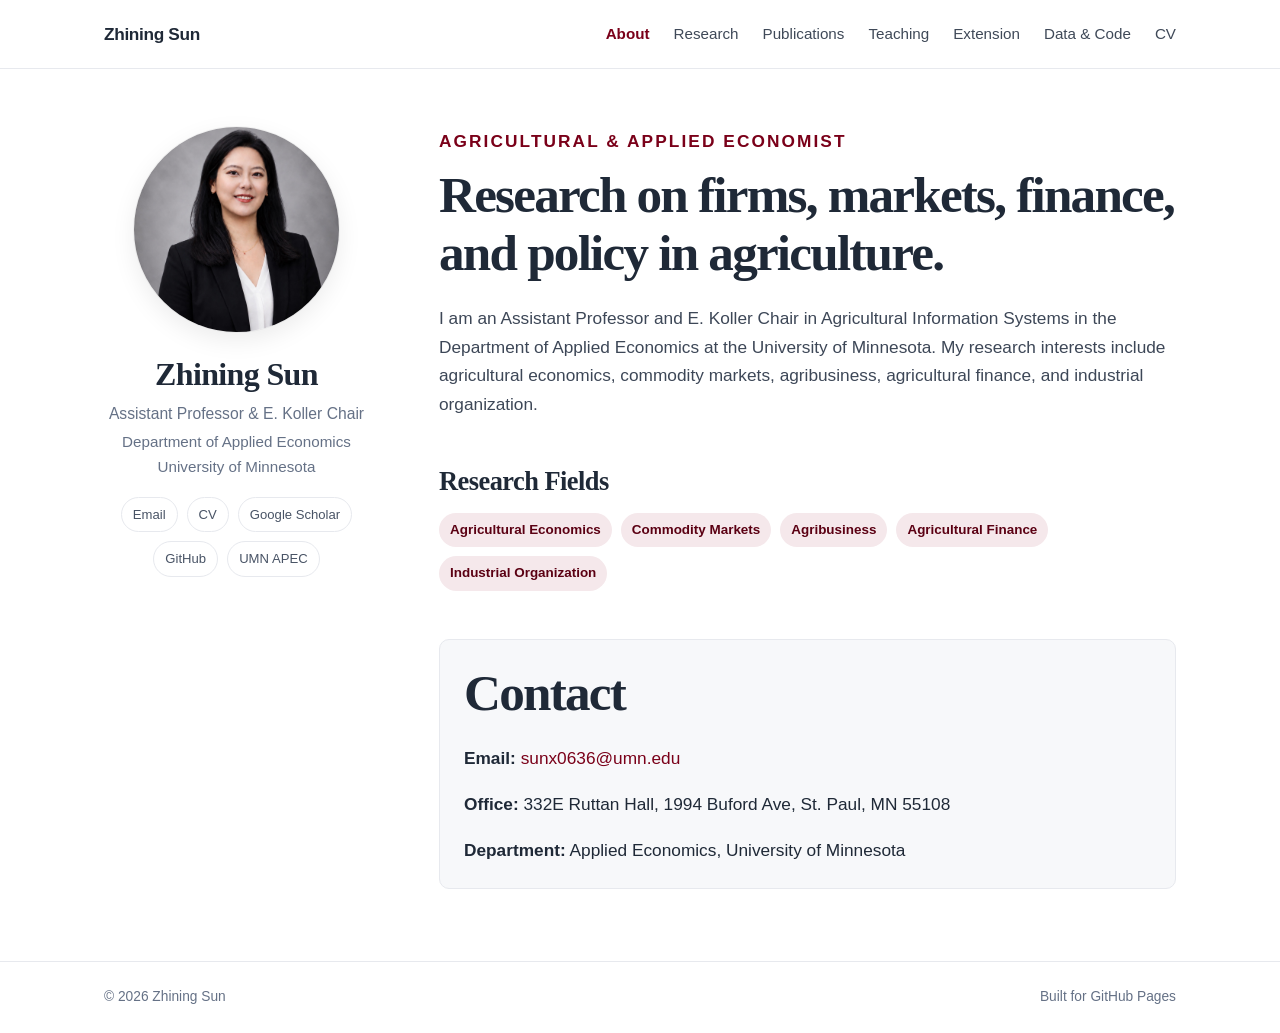
==== index.html @ e83efcf3 "Remove homepage news section" ====
<!doctype html>
<html lang="en">
<head>
  <meta charset="utf-8">
  <meta name="viewport" content="width=device-width, initial-scale=1">
  <meta name="description" content="Zhining Sun — Assistant Professor and E. Koller Chair in Agricultural Information Systems at the University of Minnesota. Research in agricultural economics, commodity markets, agribusiness, agricultural finance, and industrial organization.">
  <title>Zhining Sun | Applied Economics</title>
  <link rel="stylesheet" href="assets/style.css?v=2">
</head>
<body>
<header class="site-header">
  <nav class="nav-wrap" aria-label="Primary navigation">
    <a class="brand" href="index.html">Zhining Sun</a>
    <button class="nav-toggle" aria-label="Toggle navigation" aria-expanded="false">☰</button>
    <div class="nav-links">
      <a href="index.html" aria-current="page">About</a>
      <a href="research.html">Research</a>
      <a href="publications.html">Publications</a>
      <a href="teaching.html">Teaching</a>
      <a href="extension.html">Extension</a>
      <a href="data.html">Data &amp; Code</a>
      <a href="assets/Zhining_Sun_CV.pdf" target="_blank" rel="noopener">CV</a>
    </div>
  </nav>
</header>

<main class="page home-grid">
  <aside class="profile">
    <img class="headshot" src="assets/grey.jpeg" alt="Zhining Sun">
    <h1>Zhining Sun</h1>
    <p class="profile-title">Assistant Professor &amp; E. Koller Chair</p>
    <p class="profile-affil">Department of Applied Economics<br>University of Minnesota</p>
    <div class="profile-links">
      <a href="mailto:sunx0636@umn.edu">Email</a>
      <a href="assets/Zhining_Sun_CV.pdf" target="_blank" rel="noopener">CV</a>
      <a href="https://scholar.google.com/citations?hl=en&user=sjG7b5UAAAAJ" target="_blank" rel="noopener">Google Scholar</a>
      <a href="https://github.com/agecon-zhiningsun" target="_blank" rel="noopener">GitHub</a>
      <a href="https://apec.umn.edu/" target="_blank" rel="noopener">UMN APEC</a>
    </div>
  </aside>

  <section class="intro">
    <p class="eyebrow">Agricultural &amp; Applied Economist</p>
    <h2>Research on firms, markets, finance, and policy in agriculture.</h2>
    <p class="lede">I am an Assistant Professor and E. Koller Chair in Agricultural Information Systems in the Department of Applied Economics at the University of Minnesota. My research interests include agricultural economics, commodity markets, agribusiness, agricultural finance, and industrial organization.</p>

    <div class="section">
      <h2>Research Fields</h2>
      <div class="tags">
        <span class="tag">Agricultural Economics</span>
        <span class="tag">Commodity Markets</span>
        <span class="tag">Agribusiness</span>
        <span class="tag">Agricultural Finance</span>
        <span class="tag">Industrial Organization</span>
      </div>
    </div>

    <div class="contact-box">
      <h2>Contact</h2>
      <p><strong>Email:</strong> <a href="mailto:sunx0636@umn.edu">sunx0636@umn.edu</a></p>
      <p><strong>Office:</strong> 332E Ruttan Hall, 1994 Buford Ave, St. Paul, MN 55108</p>
      <p><strong>Department:</strong> Applied Economics, University of Minnesota</p>
    </div>
  </section>
</main>

<footer class="site-footer"><div class="footer-wrap"><span>© <span data-year></span> Zhining Sun</span><span>Built for GitHub Pages</span></div></footer>
<script src="assets/site.js"></script>
</body>
</html>
---- assets/style.css ----
:root {
  --ink: #1f2937;
  --muted: #657186;
  --line: #e7e9ee;
  --paper: #ffffff;
  --soft: #f7f8fa;
  --accent: #7a0019;
  --accent-dark: #5b0013;
  --accent-soft: #f5e8eb;
  --max: 1120px;
}

* { box-sizing: border-box; }
html { scroll-behavior: smooth; }
body {
  margin: 0;
  color: var(--ink);
  background: var(--paper);
  font-family: -apple-system, BlinkMacSystemFont, "Segoe UI", Roboto, Helvetica, Arial, sans-serif;
  line-height: 1.65;
  -webkit-font-smoothing: antialiased;
}

a { color: var(--accent); text-decoration: none; }
a:hover { color: var(--accent-dark); text-decoration: underline; }

.site-header {
  position: sticky;
  top: 0;
  z-index: 20;
  background: rgba(255,255,255,.96);
  backdrop-filter: blur(8px);
  border-bottom: 1px solid var(--line);
}

.nav-wrap {
  max-width: var(--max);
  margin: 0 auto;
  padding: 0 24px;
  min-height: 68px;
  display: flex;
  align-items: center;
  justify-content: space-between;
  gap: 28px;
}

.brand {
  color: var(--ink);
  font-weight: 700;
  letter-spacing: -.02em;
  font-size: 1.08rem;
}
.brand:hover { text-decoration: none; color: var(--accent); }

.nav-links {
  display: flex;
  align-items: center;
  gap: 24px;
  font-size: .95rem;
}
.nav-links a { color: #3f4958; }
.nav-links a:hover,
.nav-links a[aria-current="page"] { color: var(--accent); text-decoration: none; }
.nav-links a[aria-current="page"] { font-weight: 650; }

.nav-toggle {
  display: none;
  border: 0;
  background: transparent;
  font-size: 1.35rem;
  cursor: pointer;
  color: var(--ink);
}

.page {
  max-width: var(--max);
  margin: 0 auto;
  padding: 58px 24px 72px;
}

.home-grid {
  display: grid;
  grid-template-columns: 265px minmax(0, 1fr);
  gap: 70px;
  align-items: start;
}

.profile { text-align: center; }
.headshot {
  display: block;
  width: 205px;
  height: 205px;
  margin: 0 auto 24px;
  border-radius: 50%;
  object-fit: cover;
  object-position: center 30%;
  box-shadow: 0 0 0 1px rgba(0,0,0,.04), 0 8px 24px rgba(0,0,0,.08);
}
.profile h1 {
  font-family: Georgia, "Times New Roman", serif;
  font-size: 2rem;
  line-height: 1.15;
  margin: 0 0 8px;
  letter-spacing: -.02em;
}
.profile-title { color: var(--muted); margin: 0; font-size: .98rem; }
.profile-affil { color: var(--muted); margin: 2px 0 18px; font-size: .95rem; }
.profile-links {
  display: flex;
  justify-content: center;
  flex-wrap: wrap;
  gap: 9px;
  margin-top: 16px;
}
.profile-links a {
  border: 1px solid var(--line);
  border-radius: 999px;
  padding: 6px 11px;
  font-size: .82rem;
  color: #485365;
  background: #fff;
}
.profile-links a:hover {
  border-color: #cfd4dd;
  color: var(--accent);
  text-decoration: none;
}

.eyebrow {
  margin: 0 0 10px;
  color: var(--accent);
  font-size: .78rem;
  text-transform: uppercase;
  letter-spacing: .12em;
  font-weight: 750;
}

.intro h2,
.page-title {
  font-family: Georgia, "Times New Roman", serif;
  font-size: clamp(2.15rem, 4vw, 3.25rem);
  line-height: 1.14;
  letter-spacing: -.035em;
  margin: 0 0 22px;
  font-weight: 650;
}
.intro p { font-size: 1.08rem; max-width: 760px; }
.lede { color: #3d4757; }

.section { margin-top: 48px; }
.section h2,
.content-section h2 {
  font-family: Georgia, "Times New Roman", serif;
  font-size: 1.65rem;
  margin: 0 0 17px;
  letter-spacing: -.02em;
}
.section h3,
.content-section h3 {
  font-size: 1.05rem;
  margin: 26px 0 8px;
}

.tags { display: flex; gap: 9px; flex-wrap: wrap; }
.tag {
  display: inline-block;
  background: var(--accent-soft);
  color: var(--accent-dark);
  padding: 6px 11px;
  border-radius: 999px;
  font-size: .84rem;
  font-weight: 590;
}

.news-list { border-top: 1px solid var(--line); }
.news-item {
  display: grid;
  grid-template-columns: 92px 1fr;
  gap: 18px;
  padding: 17px 0;
  border-bottom: 1px solid var(--line);
}
.news-date { color: var(--muted); font-size: .88rem; font-weight: 650; }
.news-item p { margin: 0; }

.contact-box {
  margin-top: 48px;
  padding: 24px;
  background: var(--soft);
  border: 1px solid var(--line);
  border-radius: 10px;
}
.contact-box h2 { margin-top: 0; }
.contact-box p:last-child { margin-bottom: 0; }

.page-header {
  max-width: 780px;
  margin-bottom: 42px;
}
.page-header p { color: var(--muted); font-size: 1.03rem; }

.content-section {
  max-width: 900px;
  margin-bottom: 44px;
}

.paper {
  padding: 24px 0;
  border-top: 1px solid var(--line);
}
.paper:last-child { border-bottom: 1px solid var(--line); }
.paper-title {
  margin: 0 0 5px;
  font-size: 1.06rem;
  line-height: 1.45;
  font-weight: 700;
}
.paper-authors,
.paper-venue,
.paper-links { margin: 3px 0; }
.paper-authors { color: #4d5868; }
.paper-venue { color: var(--muted); font-size: .95rem; }
.paper-links { font-size: .92rem; }
.paper-links a { margin-right: 13px; font-weight: 650; }

.abstract {
  margin-top: 13px;
  border-left: 3px solid #d8dce3;
  padding-left: 14px;
  color: #505b6b;
  font-size: .95rem;
}
.abstract summary {
  cursor: pointer;
  color: var(--accent);
  font-weight: 650;
  margin-bottom: 7px;
}

.research-grid {
  display: grid;
  grid-template-columns: repeat(2, minmax(0,1fr));
  gap: 18px;
  margin: 10px 0 44px;
}
.research-card {
  border: 1px solid var(--line);
  border-radius: 12px;
  padding: 24px;
  background: #fff;
}
.research-card h3 { margin: 0 0 8px; }
.research-card p { margin: 0; color: #556071; }

.timeline {
  border-left: 1px solid #dfe2e8;
  margin-left: 6px;
  padding-left: 26px;
}
.timeline-item { position: relative; margin: 0 0 26px; }
.timeline-item::before {
  content: "";
  position: absolute;
  width: 9px;
  height: 9px;
  border-radius: 50%;
  background: var(--accent);
  left: -31px;
  top: 8px;
}
.timeline-item h3 { margin: 0 0 4px; }
.timeline-item p { margin: 3px 0; color: #566172; }

.code-card {
  display: grid;
  grid-template-columns: 1fr auto;
  gap: 22px;
  align-items: center;
  padding: 22px 0;
  border-top: 1px solid var(--line);
}
.code-card:last-child { border-bottom: 1px solid var(--line); }
.code-card h3 { margin: 0 0 5px; }
.code-card p { margin: 0; color: #596475; }
.button {
  display: inline-block;
  border: 1px solid var(--accent);
  color: var(--accent);
  border-radius: 7px;
  padding: 8px 13px;
  font-weight: 650;
  font-size: .9rem;
  white-space: nowrap;
}
.button:hover { text-decoration: none; background: var(--accent); color: white; }
.button.disabled { border-color: #cfd4dc; color: #808999; pointer-events: none; }

.notice {
  padding: 15px 17px;
  background: #fff9e9;
  border: 1px solid #f0dfaa;
  border-radius: 8px;
  color: #64552c;
  font-size: .94rem;
}

.site-footer {
  border-top: 1px solid var(--line);
  color: var(--muted);
  font-size: .86rem;
}
.footer-wrap {
  max-width: var(--max);
  margin: 0 auto;
  padding: 24px;
  display: flex;
  justify-content: space-between;
  gap: 20px;
}

@media (max-width: 820px) {
  .nav-toggle { display: block; }
  .nav-links {
    display: none;
    position: absolute;
    top: 68px;
    left: 0;
    right: 0;
    background: white;
    border-bottom: 1px solid var(--line);
    padding: 18px 24px 22px;
    flex-direction: column;
    align-items: flex-start;
    gap: 13px;
  }
  .nav-links.open { display: flex; }
  .home-grid { grid-template-columns: 1fr; gap: 42px; }
  .profile { text-align: left; }
  .headshot { width: 170px; height: 170px; margin-left: 0; }
  .profile-links { justify-content: flex-start; }
  .research-grid { grid-template-columns: 1fr; }
  .page { padding-top: 40px; }
}

@media (max-width: 560px) {
  .nav-wrap, .page, .footer-wrap { padding-left: 18px; padding-right: 18px; }
  .news-item { grid-template-columns: 1fr; gap: 4px; }
  .code-card { grid-template-columns: 1fr; }
  .footer-wrap { flex-direction: column; }
}
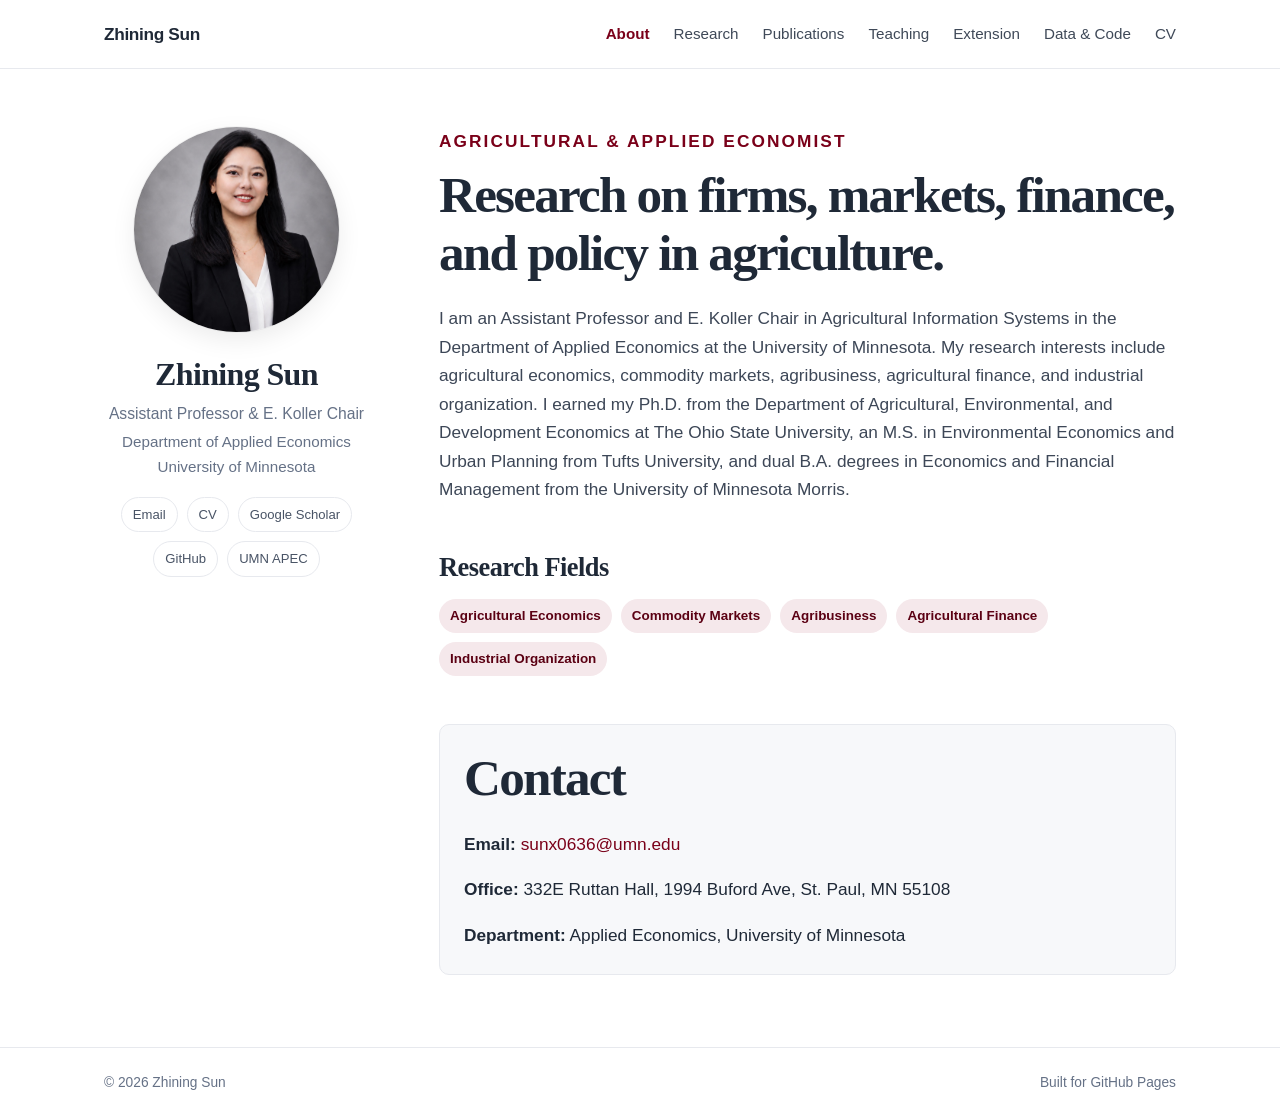
==== commit 7dec3444: "Add education background to homepage" ====
--- a/index.html
+++ b/index.html
@@ -42,7 +42,7 @@
   <section class="intro">
     <p class="eyebrow">Agricultural &amp; Applied Economist</p>
     <h2>Research on firms, markets, finance, and policy in agriculture.</h2>
-    <p class="lede">I am an Assistant Professor and E. Koller Chair in Agricultural Information Systems in the Department of Applied Economics at the University of Minnesota. My research interests include agricultural economics, commodity markets, agribusiness, agricultural finance, and industrial organization.</p>
+    <p class="lede">I am an Assistant Professor and E. Koller Chair in Agricultural Information Systems in the Department of Applied Economics at the University of Minnesota. My research interests include agricultural economics, commodity markets, agribusiness, agricultural finance, and industrial organization. I earned my Ph.D. from the Department of Agricultural, Environmental, and Development Economics at The Ohio State University, an M.S. in Environmental Economics and Urban Planning from Tufts University, and dual B.A. degrees in Economics and Financial Management from the University of Minnesota Morris.</p>
 
     <div class="section">
       <h2>Research Fields</h2>
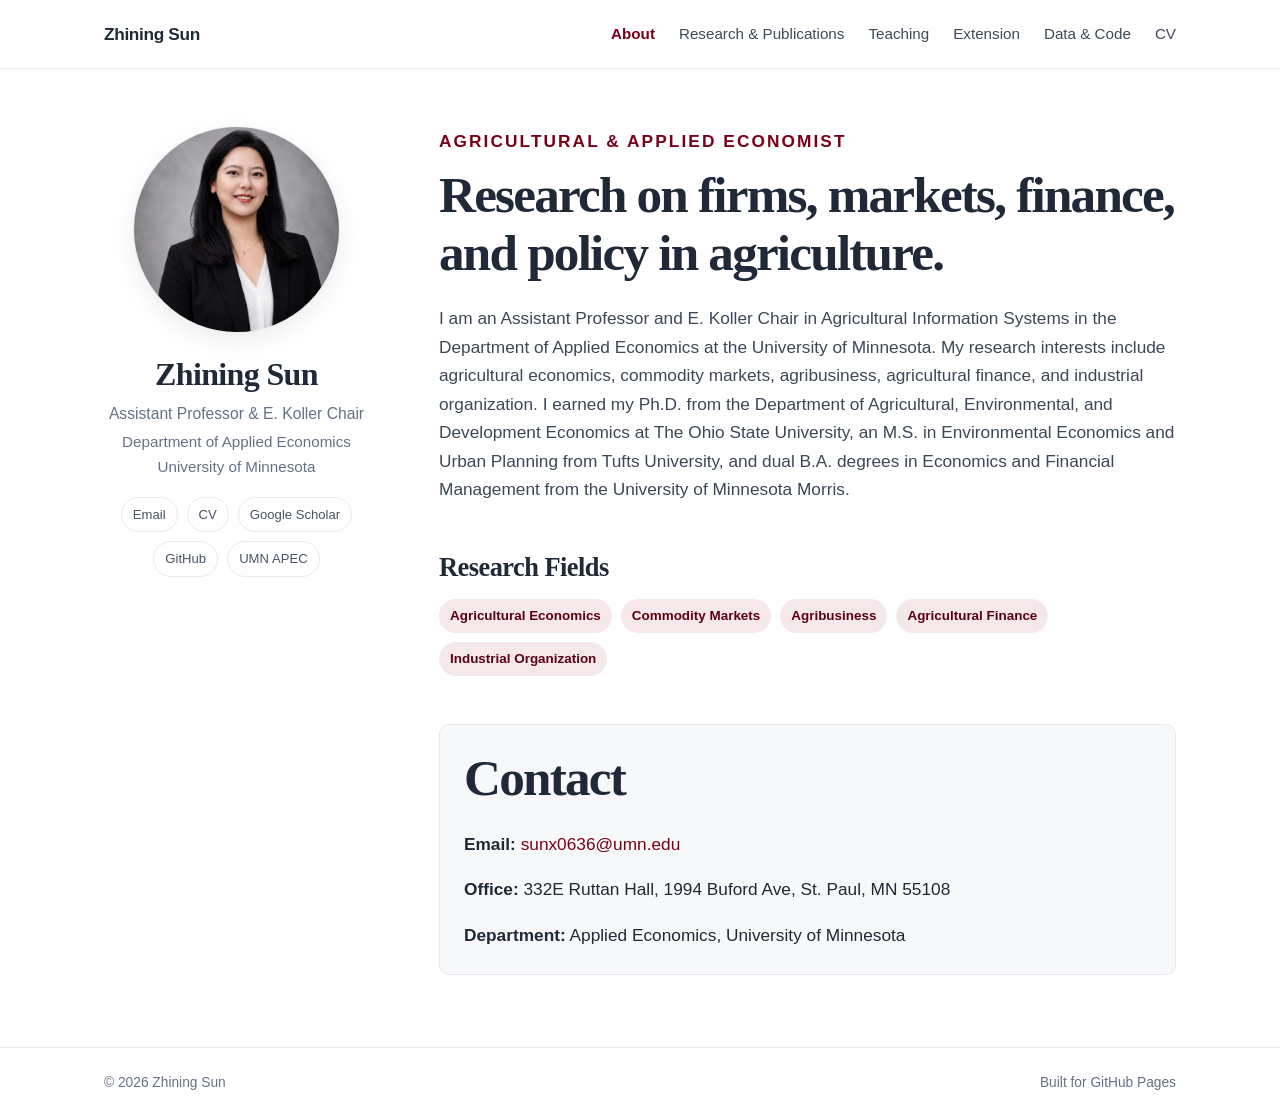
==== commit 9923dd46: "Combine research and publications pages" ====
--- a/index.html
+++ b/index.html
@@ -14,8 +14,7 @@
     <button class="nav-toggle" aria-label="Toggle navigation" aria-expanded="false">☰</button>
     <div class="nav-links">
       <a href="index.html" aria-current="page">About</a>
-      <a href="research.html">Research</a>
-      <a href="publications.html">Publications</a>
+      <a href="publications.html">Research &amp; Publications</a>
       <a href="teaching.html">Teaching</a>
       <a href="extension.html">Extension</a>
       <a href="data.html">Data &amp; Code</a>
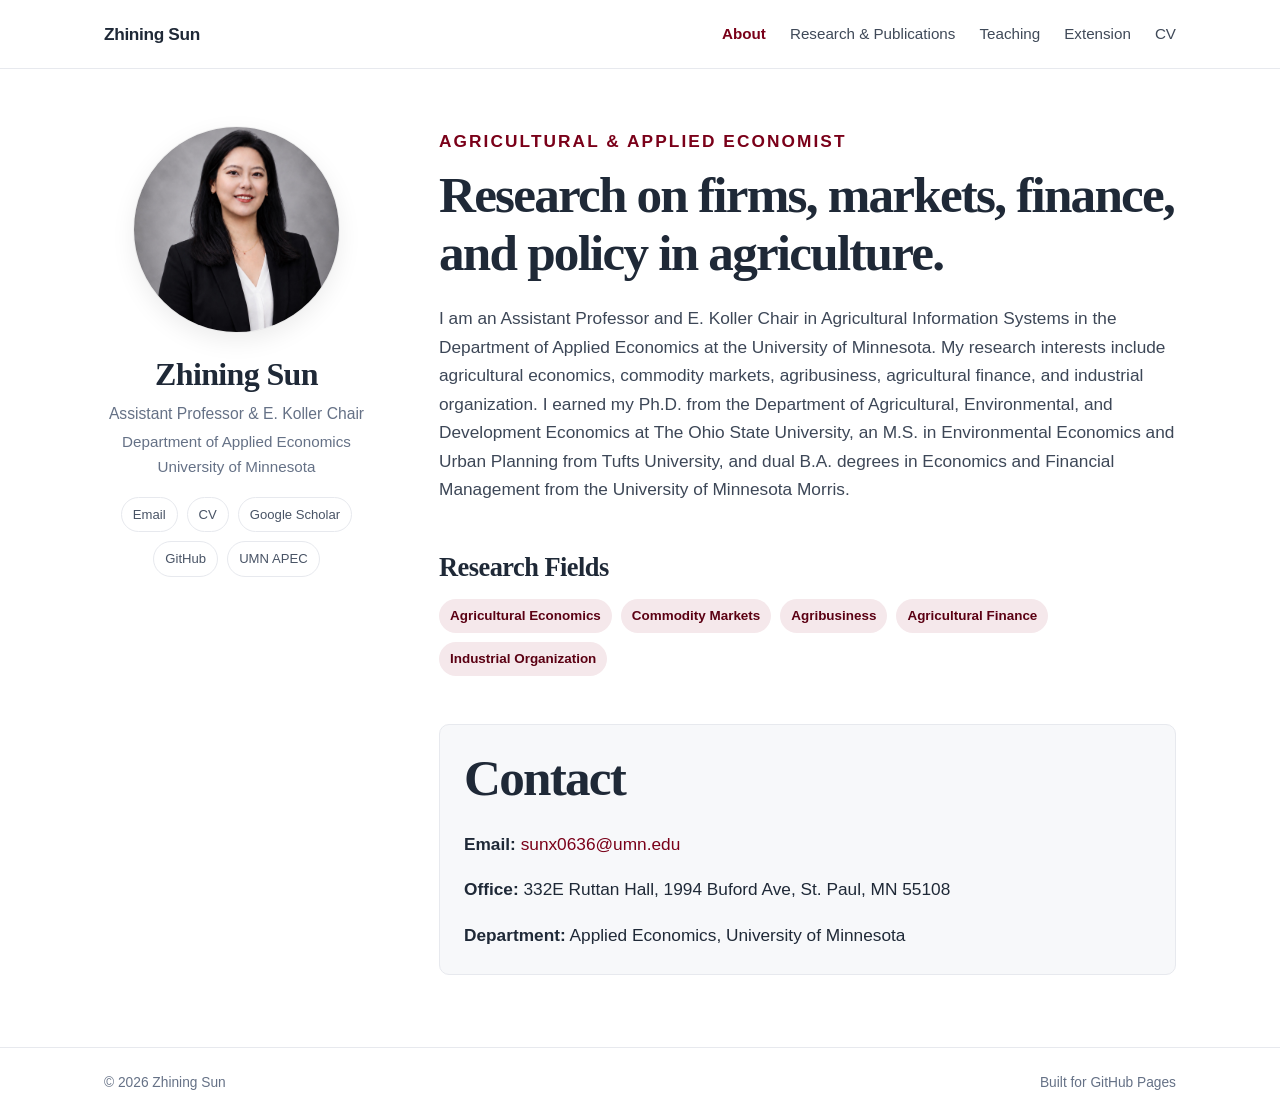
==== commit 7e18879c: "Simplify extension page and remove data section" ====
--- a/index.html
+++ b/index.html
@@ -17,7 +17,6 @@
       <a href="publications.html">Research &amp; Publications</a>
       <a href="teaching.html">Teaching</a>
       <a href="extension.html">Extension</a>
-      <a href="data.html">Data &amp; Code</a>
       <a href="assets/Zhining_Sun_CV.pdf" target="_blank" rel="noopener">CV</a>
     </div>
   </nav>
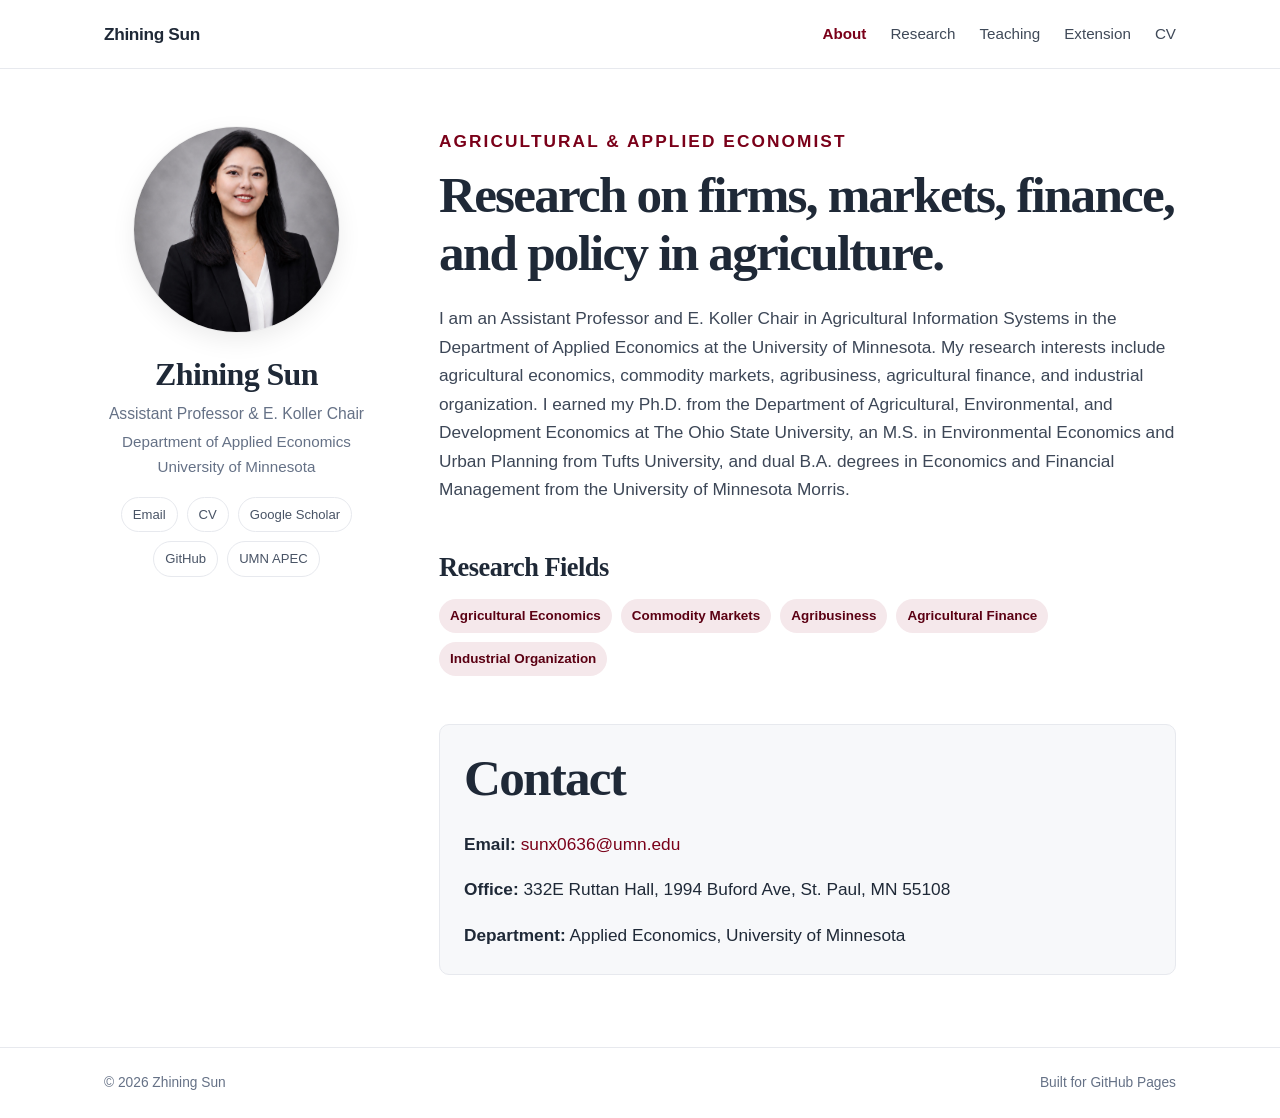
==== commit 80b3aaa6: "Simplify research page and reorder sections" ====
--- a/index.html
+++ b/index.html
@@ -14,7 +14,7 @@
     <button class="nav-toggle" aria-label="Toggle navigation" aria-expanded="false">☰</button>
     <div class="nav-links">
       <a href="index.html" aria-current="page">About</a>
-      <a href="publications.html">Research &amp; Publications</a>
+      <a href="publications.html">Research</a>
       <a href="teaching.html">Teaching</a>
       <a href="extension.html">Extension</a>
       <a href="assets/Zhining_Sun_CV.pdf" target="_blank" rel="noopener">CV</a>
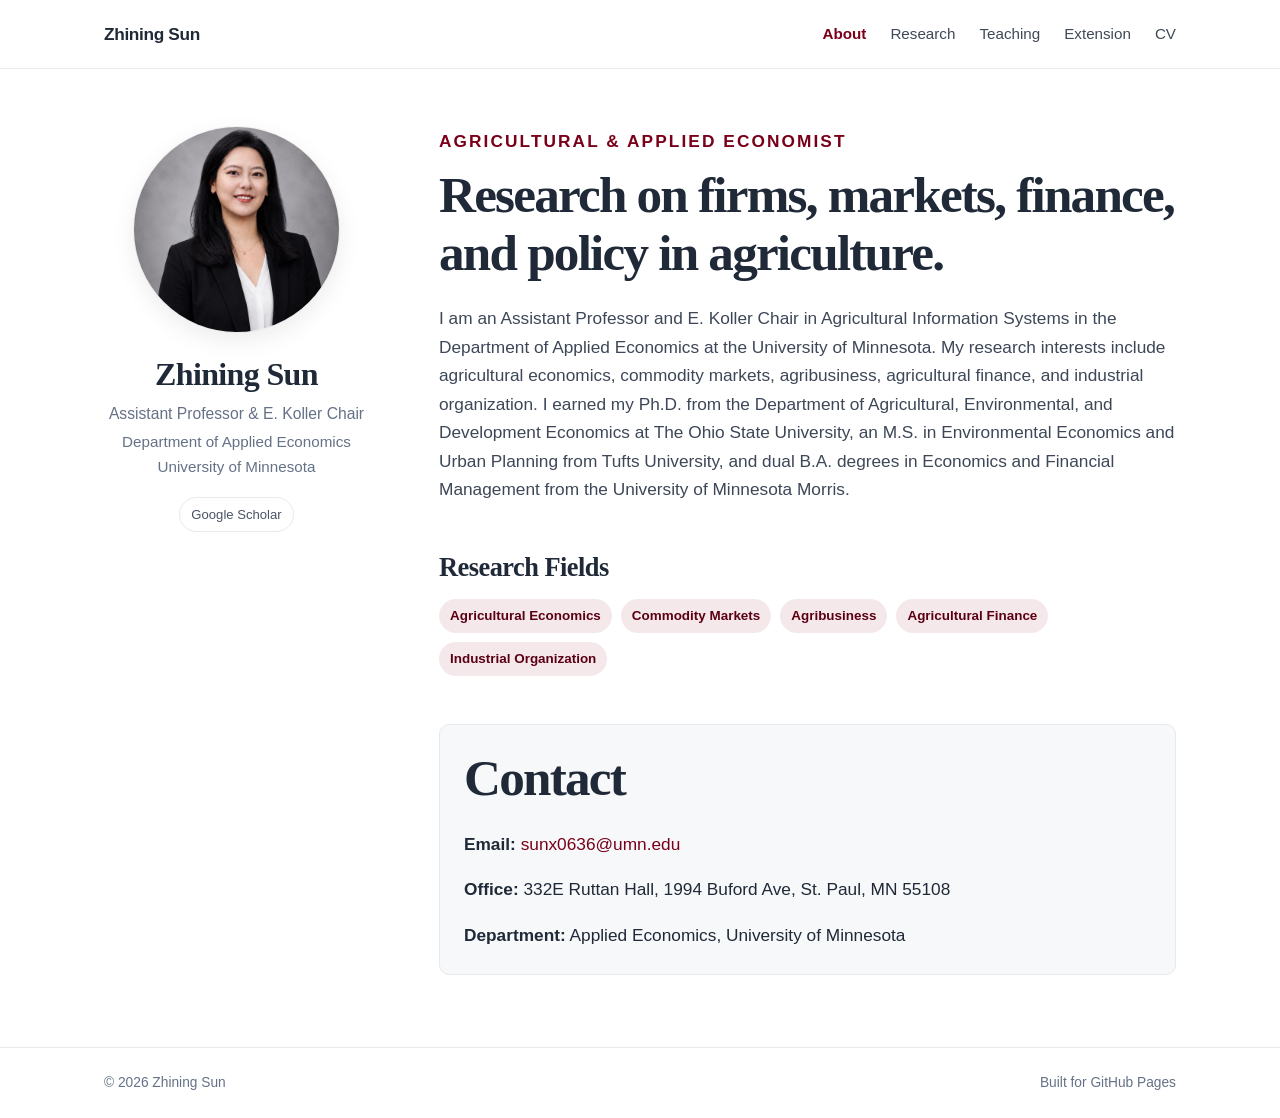
==== commit 9c70e3a7: "Simplify homepage profile links" ====
--- a/index.html
+++ b/index.html
@@ -29,11 +29,7 @@
     <p class="profile-title">Assistant Professor &amp; E. Koller Chair</p>
     <p class="profile-affil">Department of Applied Economics<br>University of Minnesota</p>
     <div class="profile-links">
-      <a href="mailto:sunx0636@umn.edu">Email</a>
-      <a href="assets/Zhining_Sun_CV.pdf" target="_blank" rel="noopener">CV</a>
       <a href="https://scholar.google.com/citations?hl=en&user=sjG7b5UAAAAJ" target="_blank" rel="noopener">Google Scholar</a>
-      <a href="https://github.com/agecon-zhiningsun" target="_blank" rel="noopener">GitHub</a>
-      <a href="https://apec.umn.edu/" target="_blank" rel="noopener">UMN APEC</a>
     </div>
   </aside>
 
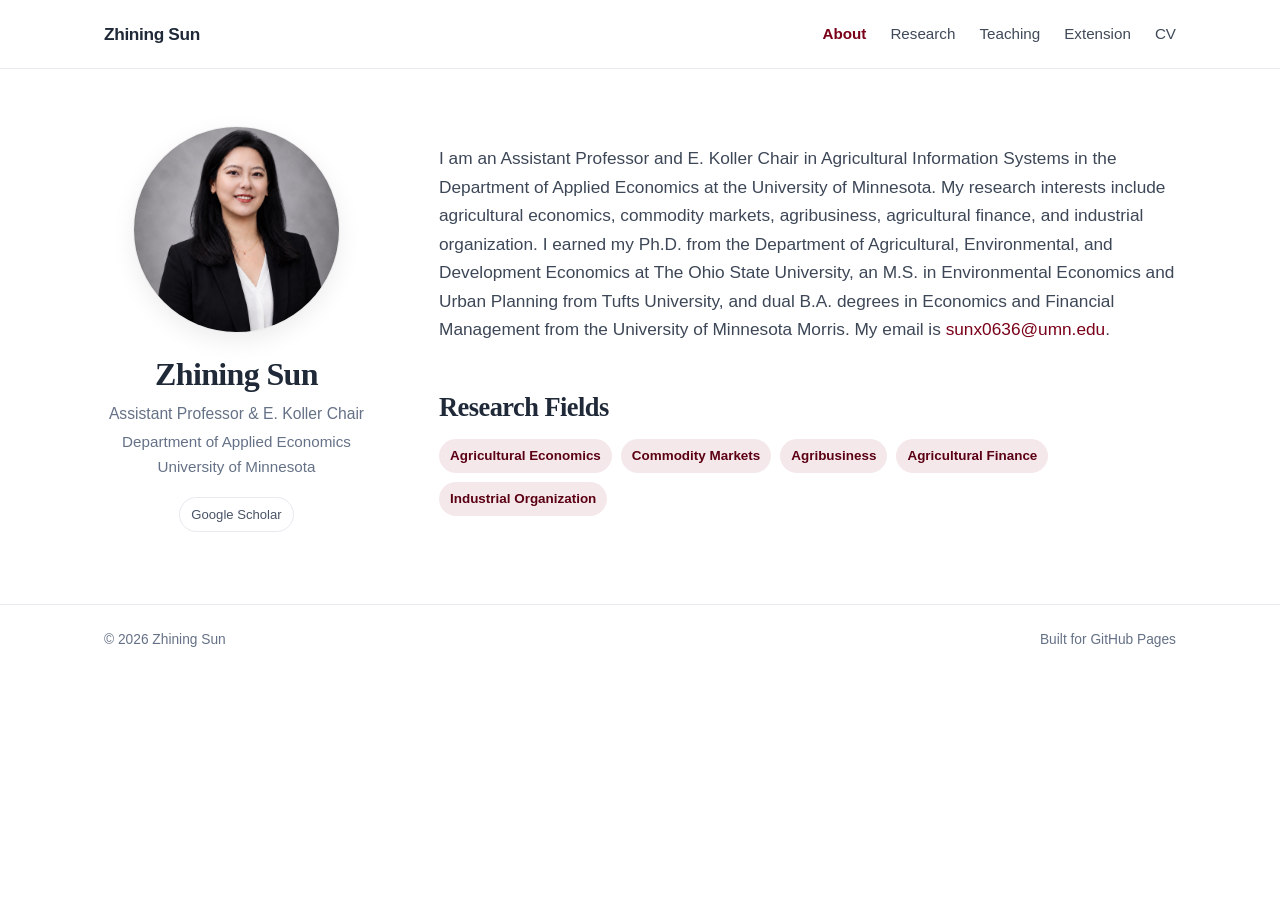
==== commit 4573c3b2: "Simplify homepage introduction" ====
--- a/index.html
+++ b/index.html
@@ -34,9 +34,7 @@
   </aside>
 
   <section class="intro">
-    <p class="eyebrow">Agricultural &amp; Applied Economist</p>
-    <h2>Research on firms, markets, finance, and policy in agriculture.</h2>
-    <p class="lede">I am an Assistant Professor and E. Koller Chair in Agricultural Information Systems in the Department of Applied Economics at the University of Minnesota. My research interests include agricultural economics, commodity markets, agribusiness, agricultural finance, and industrial organization. I earned my Ph.D. from the Department of Agricultural, Environmental, and Development Economics at The Ohio State University, an M.S. in Environmental Economics and Urban Planning from Tufts University, and dual B.A. degrees in Economics and Financial Management from the University of Minnesota Morris.</p>
+    <p class="lede">I am an Assistant Professor and E. Koller Chair in Agricultural Information Systems in the Department of Applied Economics at the University of Minnesota. My research interests include agricultural economics, commodity markets, agribusiness, agricultural finance, and industrial organization. I earned my Ph.D. from the Department of Agricultural, Environmental, and Development Economics at The Ohio State University, an M.S. in Environmental Economics and Urban Planning from Tufts University, and dual B.A. degrees in Economics and Financial Management from the University of Minnesota Morris. My email is <a href="mailto:sunx0636@umn.edu">sunx0636@umn.edu</a>.</p>
 
     <div class="section">
       <h2>Research Fields</h2>
@@ -49,12 +47,6 @@
       </div>
     </div>
 
-    <div class="contact-box">
-      <h2>Contact</h2>
-      <p><strong>Email:</strong> <a href="mailto:sunx0636@umn.edu">sunx0636@umn.edu</a></p>
-      <p><strong>Office:</strong> 332E Ruttan Hall, 1994 Buford Ave, St. Paul, MN 55108</p>
-      <p><strong>Department:</strong> Applied Economics, University of Minnesota</p>
-    </div>
   </section>
 </main>
 
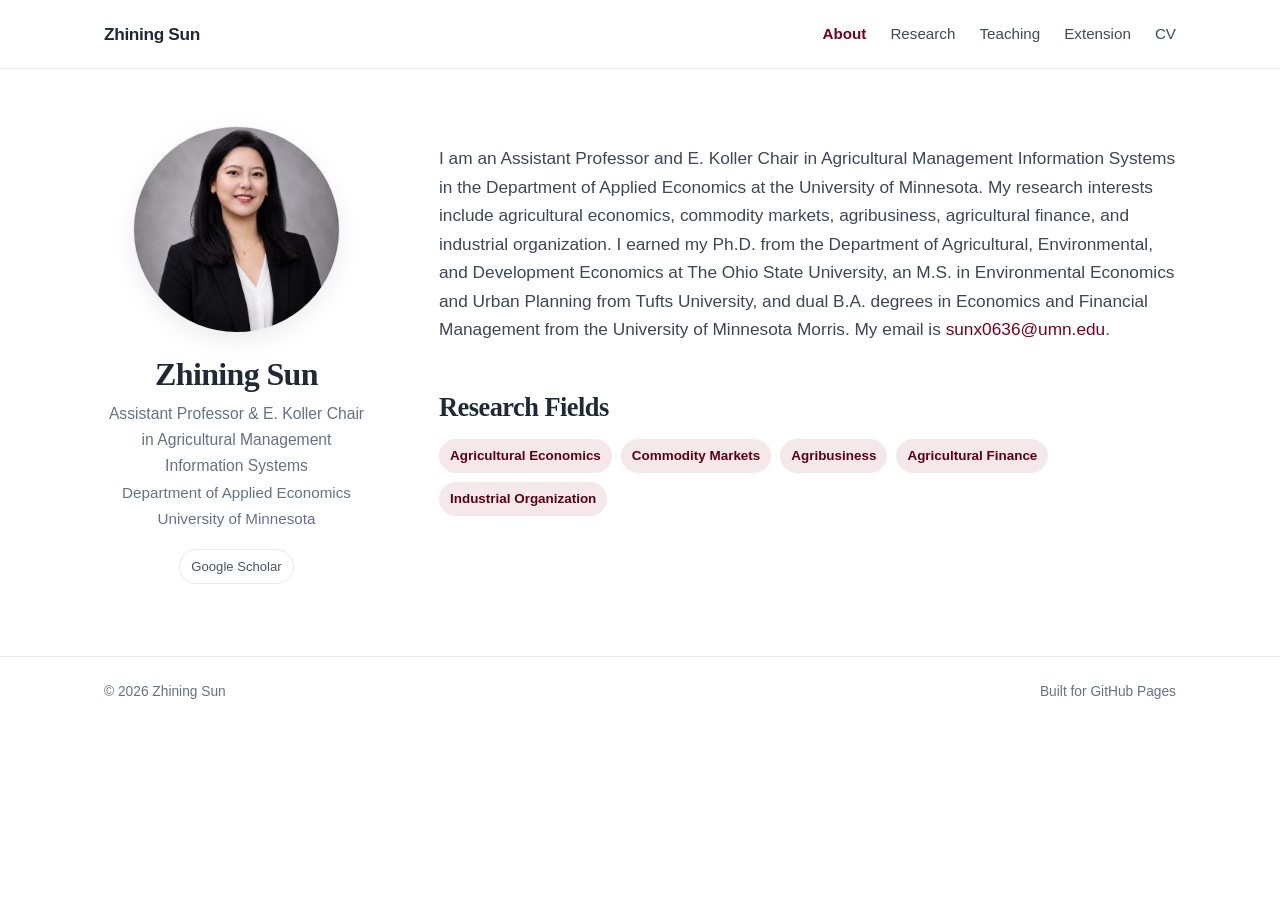
==== commit 7832af30: "Update full academic position title" ====
--- a/index.html
+++ b/index.html
@@ -3,7 +3,7 @@
 <head>
   <meta charset="utf-8">
   <meta name="viewport" content="width=device-width, initial-scale=1">
-  <meta name="description" content="Zhining Sun — Assistant Professor and E. Koller Chair in Agricultural Information Systems at the University of Minnesota. Research in agricultural economics, commodity markets, agribusiness, agricultural finance, and industrial organization.">
+  <meta name="description" content="Zhining Sun — Assistant Professor and E. Koller Chair in Agricultural Management Information Systems at the University of Minnesota. Research in agricultural economics, commodity markets, agribusiness, agricultural finance, and industrial organization.">
   <title>Zhining Sun | Applied Economics</title>
   <link rel="stylesheet" href="assets/style.css?v=2">
 </head>
@@ -26,7 +26,7 @@
   <aside class="profile">
     <img class="headshot" src="assets/grey.jpeg" alt="Zhining Sun">
     <h1>Zhining Sun</h1>
-    <p class="profile-title">Assistant Professor &amp; E. Koller Chair</p>
+    <p class="profile-title">Assistant Professor &amp; E. Koller Chair in Agricultural Management Information Systems</p>
     <p class="profile-affil">Department of Applied Economics<br>University of Minnesota</p>
     <div class="profile-links">
       <a href="https://scholar.google.com/citations?hl=en&user=sjG7b5UAAAAJ" target="_blank" rel="noopener">Google Scholar</a>
@@ -34,7 +34,7 @@
   </aside>
 
   <section class="intro">
-    <p class="lede">I am an Assistant Professor and E. Koller Chair in Agricultural Information Systems in the Department of Applied Economics at the University of Minnesota. My research interests include agricultural economics, commodity markets, agribusiness, agricultural finance, and industrial organization. I earned my Ph.D. from the Department of Agricultural, Environmental, and Development Economics at The Ohio State University, an M.S. in Environmental Economics and Urban Planning from Tufts University, and dual B.A. degrees in Economics and Financial Management from the University of Minnesota Morris. My email is <a href="mailto:sunx0636@umn.edu">sunx0636@umn.edu</a>.</p>
+    <p class="lede">I am an Assistant Professor and E. Koller Chair in Agricultural Management Information Systems in the Department of Applied Economics at the University of Minnesota. My research interests include agricultural economics, commodity markets, agribusiness, agricultural finance, and industrial organization. I earned my Ph.D. from the Department of Agricultural, Environmental, and Development Economics at The Ohio State University, an M.S. in Environmental Economics and Urban Planning from Tufts University, and dual B.A. degrees in Economics and Financial Management from the University of Minnesota Morris. My email is <a href="mailto:sunx0636@umn.edu">sunx0636@umn.edu</a>.</p>
 
     <div class="section">
       <h2>Research Fields</h2>
